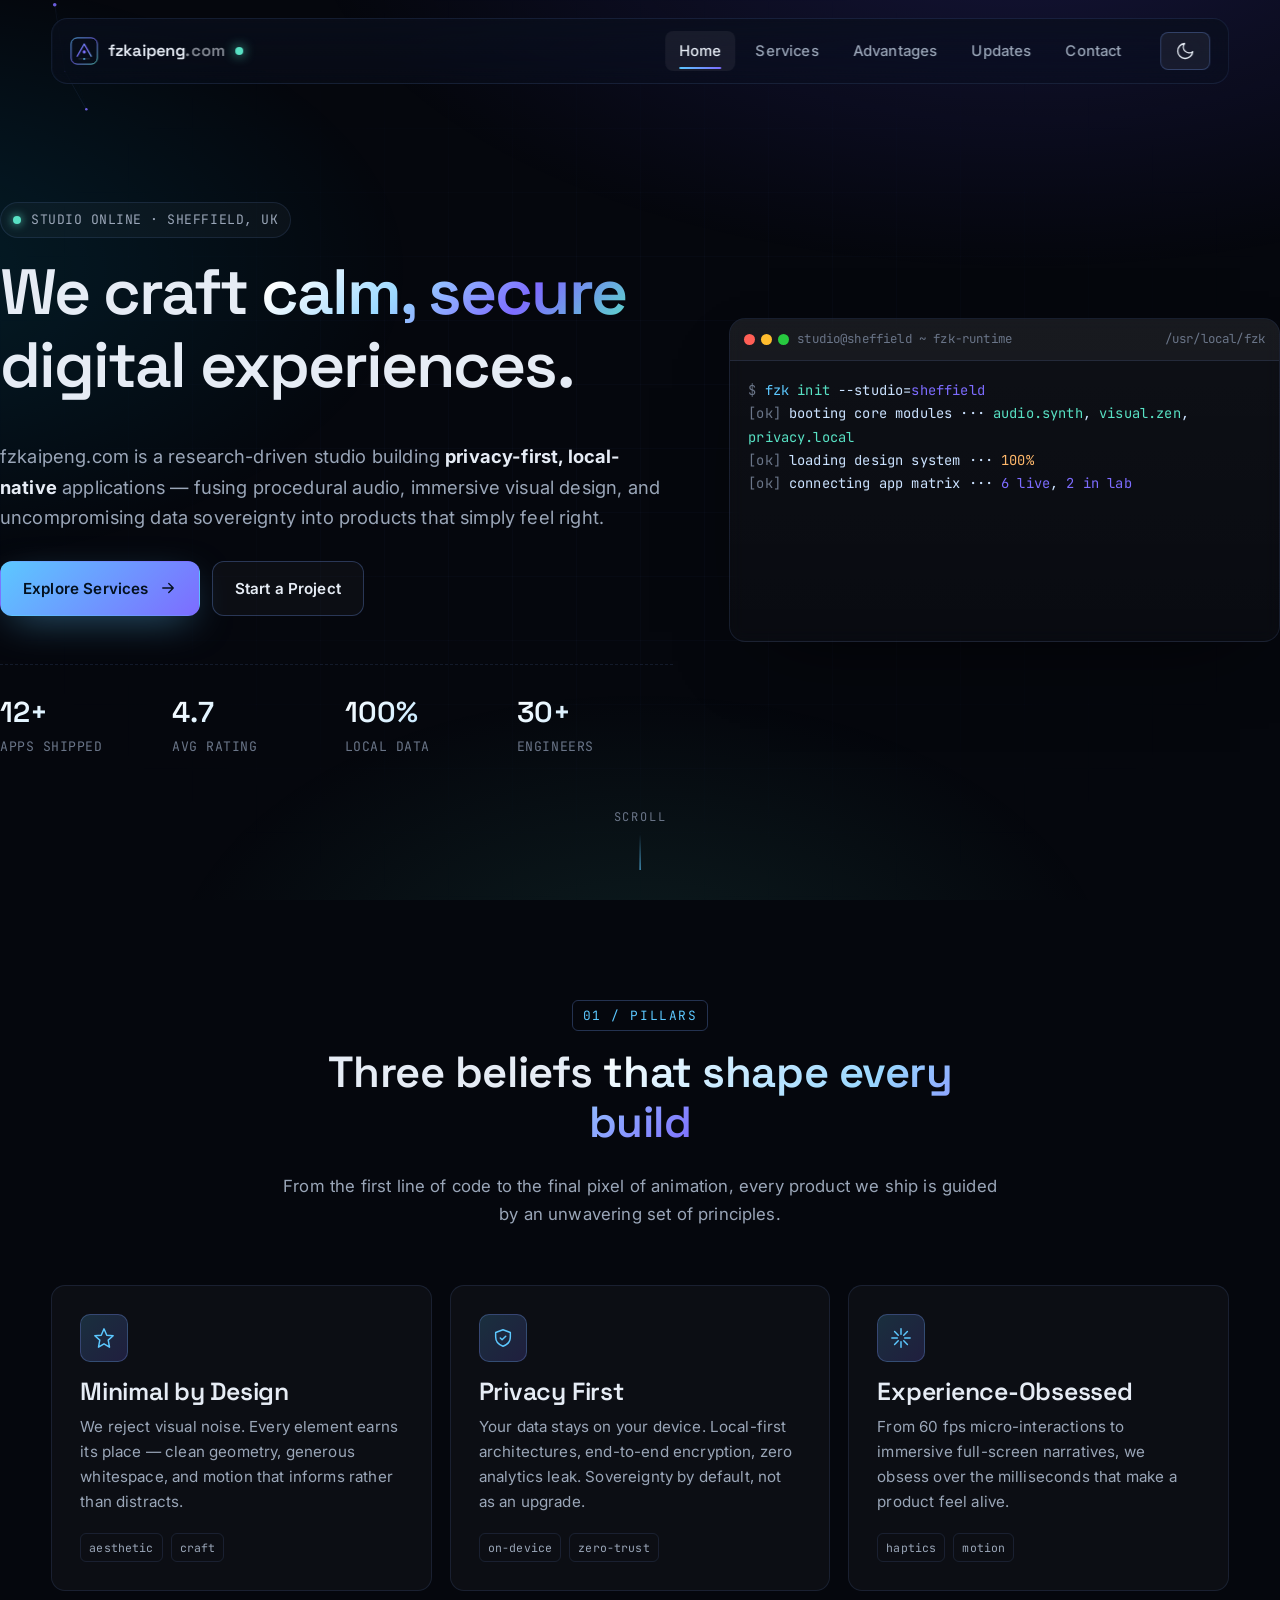
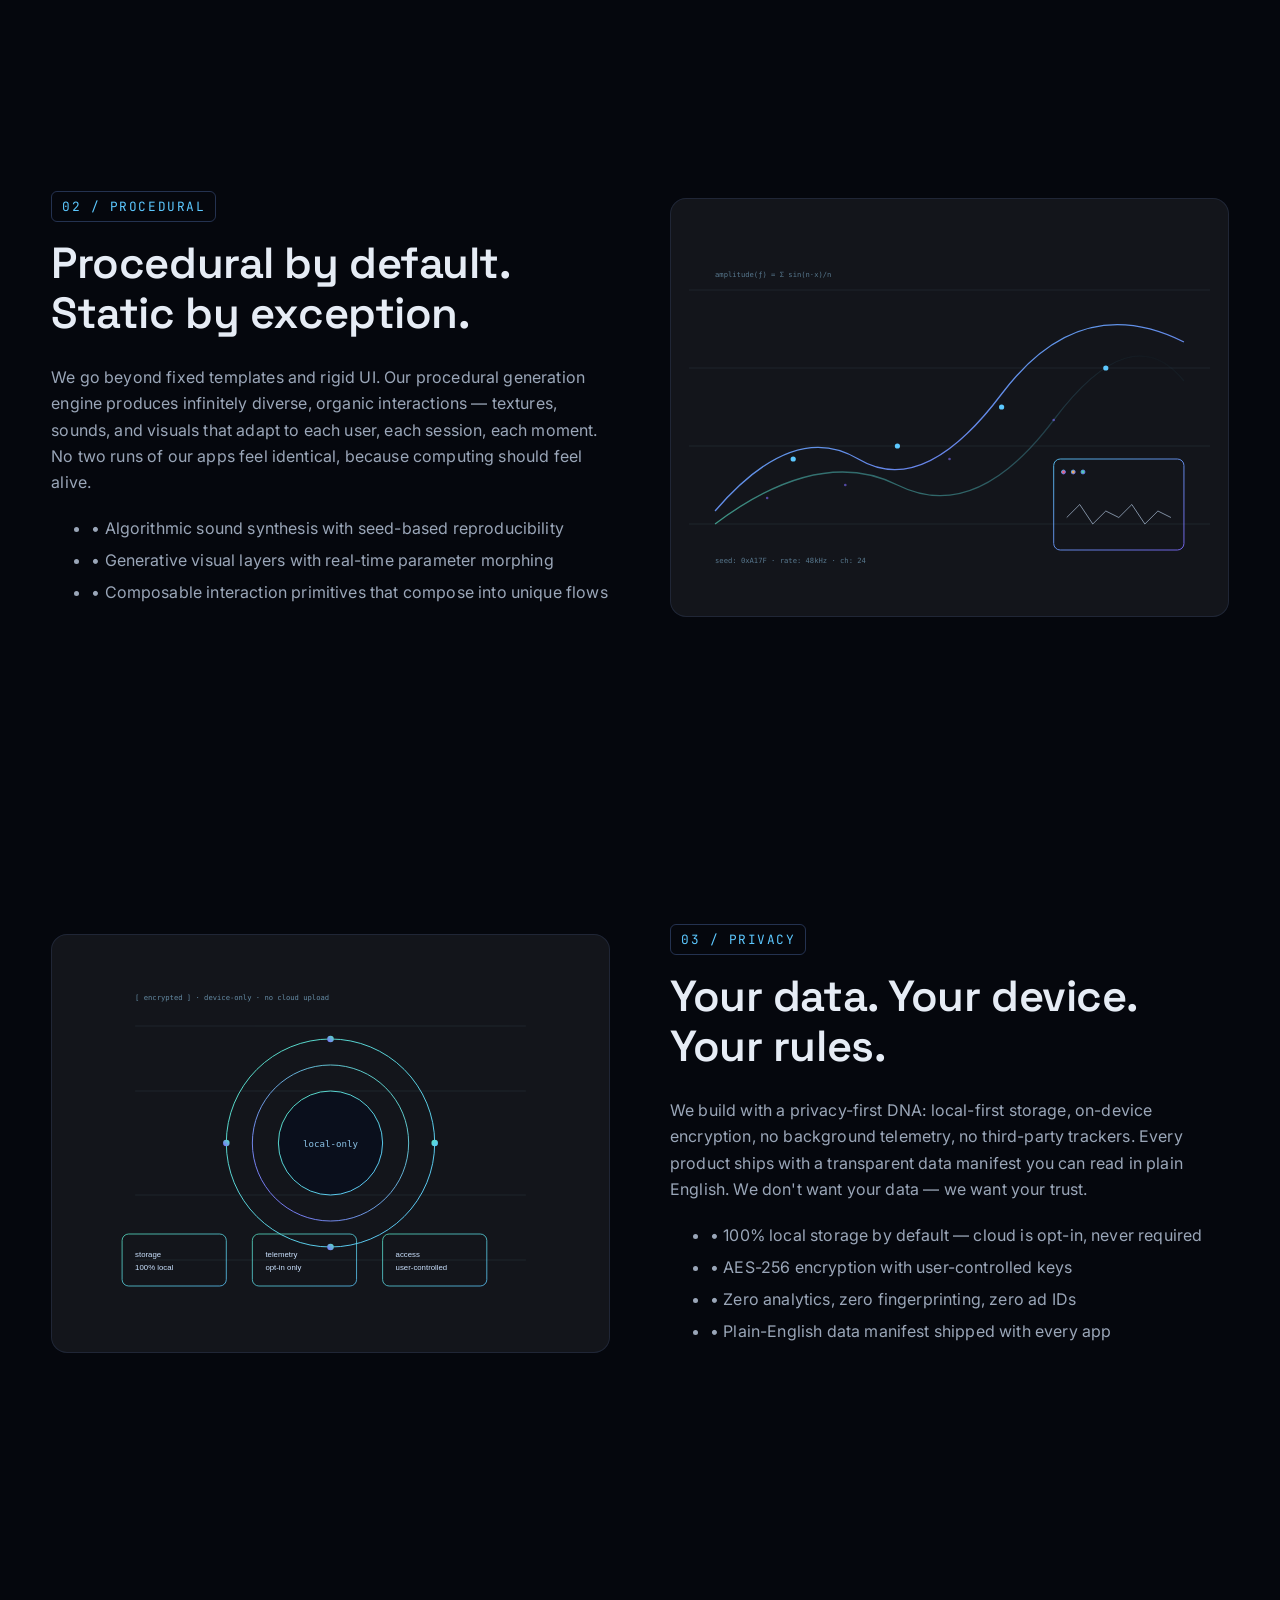
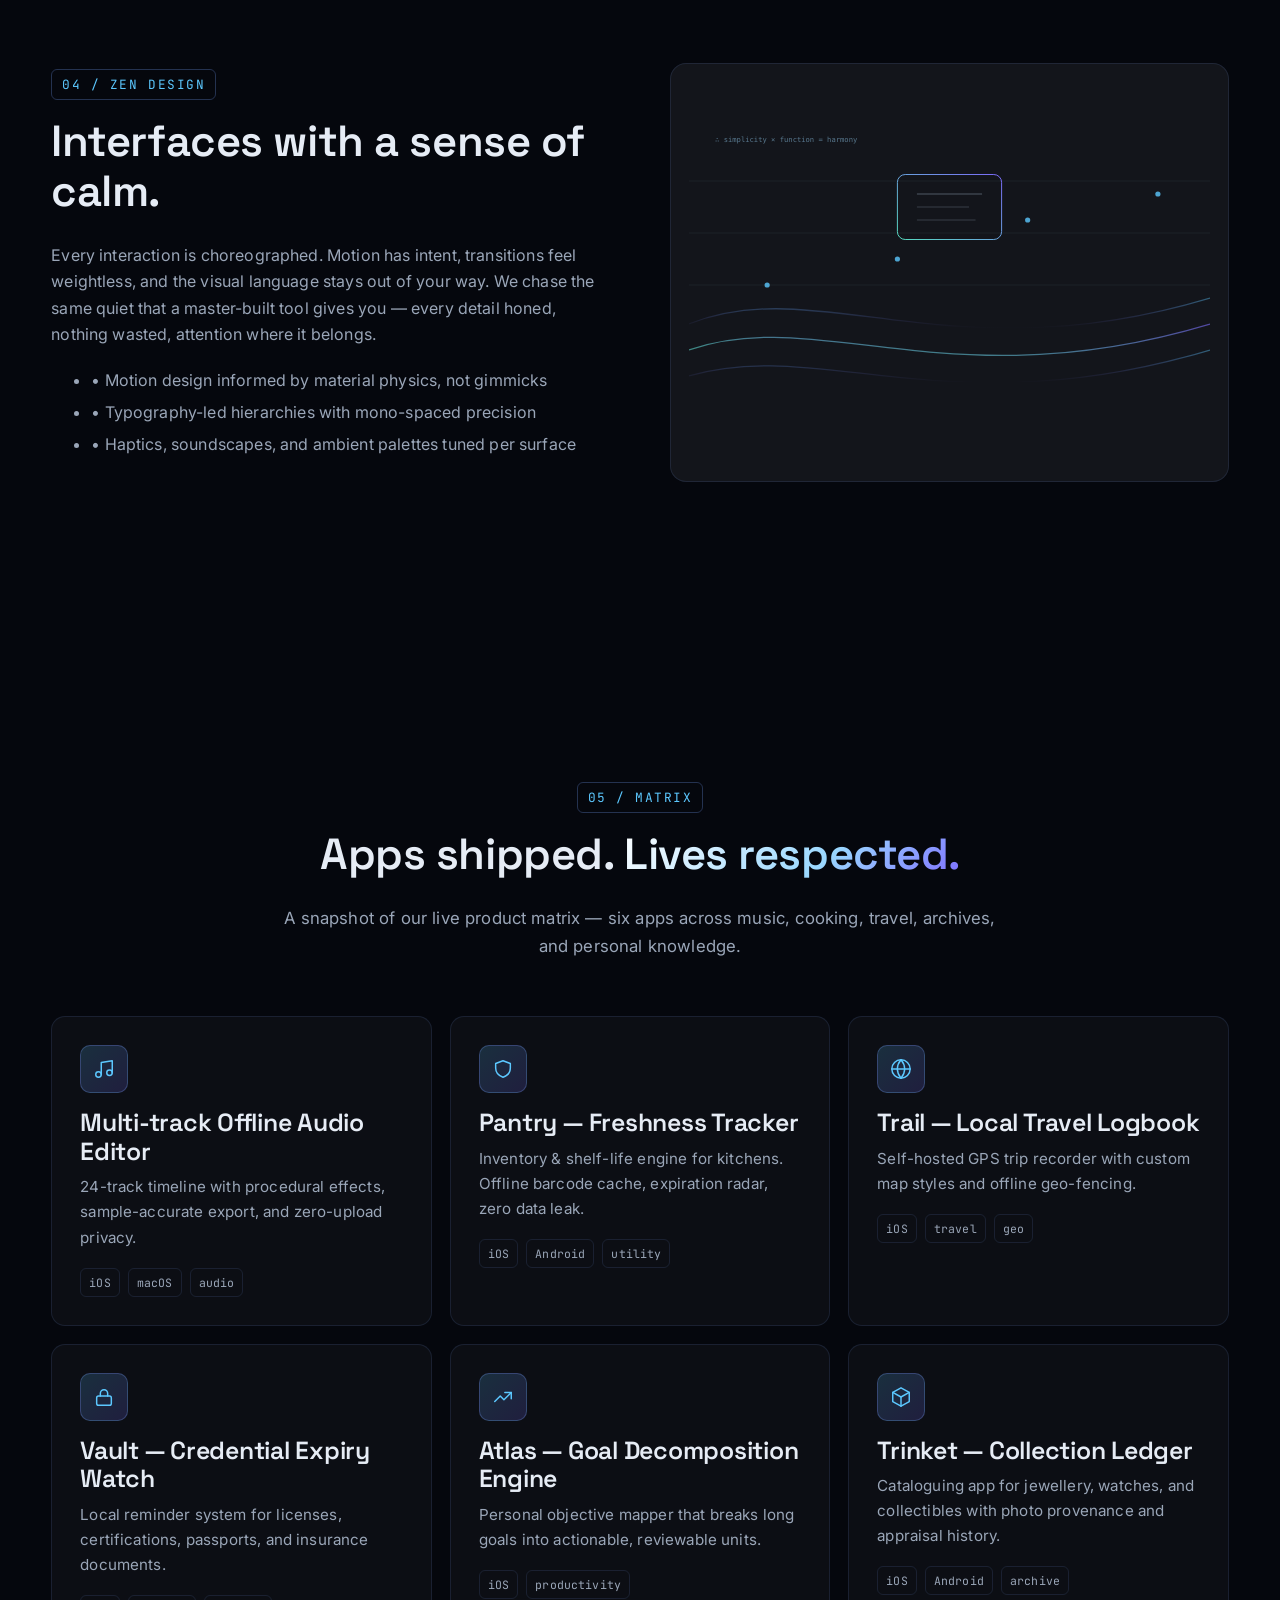
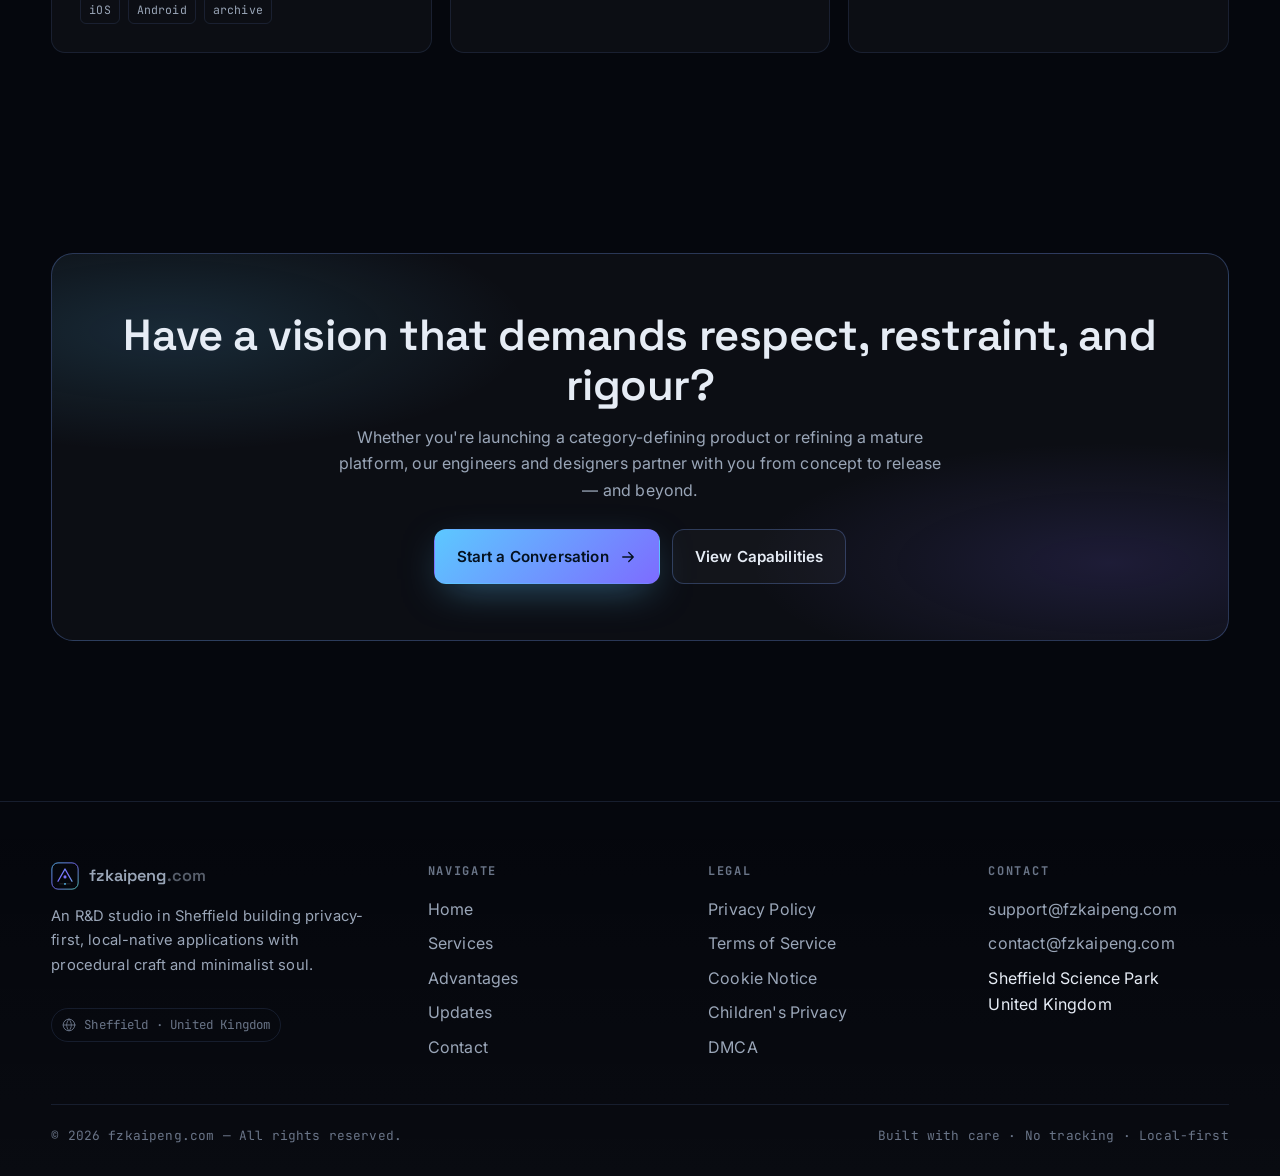
==== index.html @ 3c5541b5 "fzkaipeng" ====
<!DOCTYPE html>
<html lang="en">
<head>
    <meta charset="UTF-8" />
    <meta http-equiv="X-UA-Compatible" content="IE=edge" />
    <meta name="viewport" content="width=device-width, initial-scale=1.0, viewport-fit=cover" />
    <title>fzkaipeng.com — Privacy-First Digital Craft Studio · Sheffield, UK</title>
    <meta name="description" content="fzkaipeng.com is a UK-based R&D studio building privacy-first mobile and desktop applications. Specialising in procedural audio, immersive visual design, and local-native data tools." />
    <meta name="keywords" content="fzkaipeng, privacy first, local native, procedural audio, immersive design, app studio, Sheffield, UK, indie studio, iOS, Android, macOS, Windows" />
    <meta name="author" content="fzkaipeng.com" />
    <meta name="robots" content="index, follow, max-image-preview:large" />
    <meta name="theme-color" content="#05070d" />
    <link rel="canonical" href="https://fzkaipeng.com/" />
    <link rel="icon" type="image/svg+xml" href="images/icon-favicon.svg" />
    <link rel="apple-touch-icon" href="images/icon-favicon.svg" />
    <meta property="og:type" content="website" />
    <meta property="og:site_name" content="fzkaipeng.com" />
    <meta property="og:title" content="fzkaipeng.com — Privacy-First Digital Craft Studio" />
    <meta property="og:description" content="UK-based R&D studio building local-native, privacy-first applications with procedural audio and immersive visuals." />
    <meta property="og:url" content="https://fzkaipeng.com/" />
    <meta property="og:image" content="https://fzkaipeng.com/images/og-cover.png" />
    <meta property="og:image:width" content="1200" />
    <meta property="og:image:height" content="630" />
    <meta property="og:image:alt" content="fzkaipeng.com — Crafting calm, secure digital experiences." />
    <meta property="og:locale" content="en_GB" />
    <meta name="twitter:card" content="summary_large_image" />
    <meta name="twitter:title" content="fzkaipeng.com — Privacy-First Digital Craft Studio" />
    <meta name="twitter:description" content="UK-based R&D studio building local-native, privacy-first applications." />
    <meta name="twitter:image" content="https://fzkaipeng.com/images/og-cover.png" />
    <link rel="preconnect" href="https://fonts.googleapis.com" />
    <link rel="preconnect" href="https://fonts.gstatic.com" crossorigin />
    <link rel="stylesheet" href="https://fonts.googleapis.com/css2?family=Inter:wght@400;500;600;700&family=JetBrains+Mono:wght@400;500&family=Space+Grotesk:wght@500;600;700&display=swap" />
    <link rel="stylesheet" href="css/global.css" />
    <script type="application/ld+json">
    {
        "@context": "https://schema.org",
        "@type": "Organization",
        "name": "fzkaipeng.com",
        "url": "https://fzkaipeng.com/",
        "logo": "https://fzkaipeng.com/images/logo.svg",
        "description": "fzkaipeng.com is a UK-based R&D studio building privacy-first mobile and desktop applications.",
        "email": "contact@fzkaipeng.com",
        "address": {
            "@type": "PostalAddress",
            "streetAddress": "Sheffield Science Park",
            "addressLocality": "Sheffield",
            "addressCountry": "GB"
        },
        "contactPoint": [
            { "@type": "ContactPoint", "email": "support@fzkaipeng.com", "contactType": "customer support", "areaServed": "Worldwide", "availableLanguage": ["English"] },
            { "@type": "ContactPoint", "email": "contact@fzkaipeng.com", "contactType": "general", "areaServed": "Worldwide", "availableLanguage": ["English"] }
        ]
    }
    </script>
</head>
<body>
<!--NAV-->
<header class="nav" role="banner">
    <a class="nav-brand" href="index.html" aria-label="fzkaipeng.com home">
        <img src="images/logo.svg" alt="" width="28" height="28" />
        <span>fzkaipeng<span style="opacity:.55">.com</span></span>
        <span class="dot" aria-hidden="true"></span>
    </a>
    <nav class="nav-links" id="navLinks" aria-label="Primary">
        <a href="index.html" class="active">Home</a>
        <a href="services.html">Services</a>
        <a href="advantages.html">Advantages</a>
        <a href="updates.html">Updates</a>
        <a href="contact.html">Contact</a>
    </nav>
    <button class="nav-toggle" id="navToggle" aria-label="Toggle navigation">
        <svg viewBox="0 0 24 24" width="22" height="22" fill="none" stroke="currentColor" stroke-width="1.6" stroke-linecap="round"><path d="M4 7h16M4 12h16M4 17h16"/></svg>
    </button>
    <button class="nav-cta" id="themeToggle" aria-label="Toggle theme" style="margin-left:6px;"></button>
</header>

<!--HERO-->
<section class="hero" id="top">
    <canvas class="hero-canvas" id="heroCanvas" aria-hidden="true"></canvas>
    <div class="container hero-inner">
        <div class="hero-left reveal">
            <span class="hero-eyebrow"><span class="live"></span> STUDIO ONLINE · SHEFFIELD, UK</span>
            <h1 style="margin-top:18px;">We craft <span class="grad">calm, secure</span> digital experiences.</h1>
            <p class="lead">
                fzkaipeng.com is a research-driven studio building <strong style="color:var(--text)">privacy-first, local-native</strong> applications — fusing procedural audio, immersive visual design, and uncompromising data sovereignty into products that simply feel right.
            </p>
            <div class="hero-actions">
                <a href="services.html" class="btn btn-primary">
                    Explore Services
                    <svg viewBox="0 0 24 24" width="18" height="18" fill="none" stroke="currentColor" stroke-width="1.8" stroke-linecap="round" stroke-linejoin="round"><path d="M5 12h14M13 6l6 6-6 6"/></svg>
                </a>
                <a href="contact.html" class="btn btn-ghost">Start a Project</a>
            </div>
            <div class="hero-meta">
                <div class="m"><div class="num"><span data-count="12">0</span>+</div><div class="lbl">Apps Shipped</div></div>
                <div class="m"><div class="num"><span data-count="4">0</span>.7</div><div class="lbl">Avg Rating</div></div>
                <div class="m"><div class="num"><span data-count="100">0</span>%</div><div class="lbl">Local Data</div></div>
                <div class="m"><div class="num"><span data-count="30">0</span>+</div><div class="lbl">Engineers</div></div>
            </div>
        </div>
        <div class="hero-right reveal">
            <div class="term" aria-label="Studio runtime terminal">
                <div class="term-head">
                    <span class="dots"><span></span><span></span><span></span></span>
                    <span>studio@sheffield ~ fzk-runtime</span>
                    <span class="path">/usr/local/fzk</span>
                </div>
                <div class="term-body" id="termBody"><span class="line">&nbsp;</span></div>
            </div>
        </div>
    </div>
    <div class="scroll-cue" aria-hidden="true"><span>SCROLL</span><span class="ln"></span></div>
</section>

<!--PILLARS-->
<section class="container">
    <div class="section-head reveal">
        <span class="kicker">01 / Pillars</span>
        <h2>Three beliefs <span class="grad">that shape every build</span></h2>
        <p>From the first line of code to the final pixel of animation, every product we ship is guided by an unwavering set of principles.</p>
    </div>
    <div class="grid cols-3">
        <div class="card reveal">
            <div class="ico"><svg viewBox="0 0 24 24" fill="none" stroke="currentColor" stroke-width="1.6" stroke-linecap="round" stroke-linejoin="round"><path d="M12 2l3 7 7 .6-5.4 4.7L18 22l-6-3.7L6 22l1.4-7.7L2 9.6 9 9z"/></svg></div>
            <h3>Minimal by Design</h3>
            <p>We reject visual noise. Every element earns its place &mdash; clean geometry, generous whitespace, and motion that informs rather than distracts.</p>
            <div class="meta"><span class="tag">aesthetic</span><span class="tag">craft</span></div>
        </div>
        <div class="card reveal">
            <div class="ico"><svg viewBox="0 0 24 24" fill="none" stroke="currentColor" stroke-width="1.6" stroke-linecap="round" stroke-linejoin="round"><path d="M12 3l8 3v5c0 5-3.5 8.5-8 10-4.5-1.5-8-5-8-10V6l8-3z"/><path d="M9 12l2 2 4-4"/></svg></div>
            <h3>Privacy First</h3>
            <p>Your data stays on your device. Local-first architectures, end-to-end encryption, zero analytics leak. Sovereignty by default, not as an upgrade.</p>
            <div class="meta"><span class="tag">on-device</span><span class="tag">zero-trust</span></div>
        </div>
        <div class="card reveal">
            <div class="ico"><svg viewBox="0 0 24 24" fill="none" stroke="currentColor" stroke-width="1.6" stroke-linecap="round" stroke-linejoin="round"><path d="M12 2v6"/><path d="M12 16v6"/><path d="M2 12h6"/><path d="M16 12h6"/><path d="M5 5l4 4"/><path d="M15 15l4 4"/><path d="M5 19l4-4"/><path d="M15 9l4-4"/></svg></div>
            <h3>Experience-Obsessed</h3>
            <p>From 60 fps micro-interactions to immersive full-screen narratives, we obsess over the milliseconds that make a product feel alive.</p>
            <div class="meta"><span class="tag">haptics</span><span class="tag">motion</span></div>
        </div>
    </div>
</section>

<!--FEATURE ROW 1-->
<section class="container">
    <div class="feat-row reveal">
        <div>
            <span class="kicker" style="display:inline-block;font-family:var(--mono);font-size:.8rem;color:var(--accent);letter-spacing:.12em;text-transform:uppercase;padding:4px 10px;border:1px solid var(--border-strong);border-radius:6px;margin-bottom:16px;">02 / Procedural</span>
            <h2>Procedural by default. <span class="grad">Static by exception.</span></h2>
            <p>We go beyond fixed templates and rigid UI. Our procedural generation engine produces infinitely diverse, organic interactions — textures, sounds, and visuals that adapt to each user, each session, each moment. No two runs of our apps feel identical, because computing should feel alive.</p>
            <ul style="color:var(--text-dim);line-height:2;">
                <li>• Algorithmic sound synthesis with seed-based reproducibility</li>
                <li>• Generative visual layers with real-time parameter morphing</li>
                <li>• Composable interaction primitives that compose into unique flows</li>
            </ul>
        </div>
        <div class="visual" style="display:flex;align-items:center;justify-content:center;">
            <img src="images/visual-procedural.svg" alt="Procedural audio synthesis diagram showing waveforms and seed parameters" width="100%" />
        </div>
    </div>
</section>

<!--FEATURE ROW 2 REVERSE-->
<section class="container">
    <div class="feat-row reverse reveal">
        <div>
            <span class="kicker" style="display:inline-block;font-family:var(--mono);font-size:.8rem;color:var(--accent);letter-spacing:.12em;text-transform:uppercase;padding:4px 10px;border:1px solid var(--border-strong);border-radius:6px;margin-bottom:16px;">03 / Privacy</span>
            <h2>Your data. <span class="grad">Your device.</span> Your rules.</h2>
            <p>We build with a privacy-first DNA: local-first storage, on-device encryption, no background telemetry, no third-party trackers. Every product ships with a transparent data manifest you can read in plain English. We don't want your data — we want your trust.</p>
            <ul style="color:var(--text-dim);line-height:2;">
                <li>• 100% local storage by default — cloud is opt-in, never required</li>
                <li>• AES-256 encryption with user-controlled keys</li>
                <li>• Zero analytics, zero fingerprinting, zero ad IDs</li>
                <li>• Plain-English data manifest shipped with every app</li>
            </ul>
        </div>
        <div class="visual" style="display:flex;align-items:center;justify-content:center;">
            <img src="images/visual-privacy.svg" alt="Privacy architecture diagram showing local-only data flow with concentric secure rings" width="100%" />
        </div>
    </div>
</section>

<!--FEATURE ROW 3-->
<section class="container">
    <div class="feat-row reveal">
        <div>
            <span class="kicker" style="display:inline-block;font-family:var(--mono);font-size:.8rem;color:var(--accent);letter-spacing:.12em;text-transform:uppercase;padding:4px 10px;border:1px solid var(--border-strong);border-radius:6px;margin-bottom:16px;">04 / Zen Design</span>
            <h2>Interfaces with <span class="grad">a sense of calm.</span></h2>
            <p>Every interaction is choreographed. Motion has intent, transitions feel weightless, and the visual language stays out of your way. We chase the same quiet that a master-built tool gives you — every detail honed, nothing wasted, attention where it belongs.</p>
            <ul style="color:var(--text-dim);line-height:2;">
                <li>• Motion design informed by material physics, not gimmicks</li>
                <li>• Typography-led hierarchies with mono-spaced precision</li>
                <li>• Haptics, soundscapes, and ambient palettes tuned per surface</li>
            </ul>
        </div>
        <div class="visual" style="display:flex;align-items:center;justify-content:center;">
            <img src="images/visual-zen.svg" alt="Zen design composition with layered horizon gradients and minimal geometric shapes" width="100%" />
        </div>
    </div>
</section>

<!--STATS / APPS MATRIX-->
<section class="container">
    <div class="section-head reveal">
        <span class="kicker">05 / Matrix</span>
        <h2>Apps shipped. <span class="grad">Lives respected.</span></h2>
        <p>A snapshot of our live product matrix — six apps across music, cooking, travel, archives, and personal knowledge.</p>
    </div>
    <div class="grid cols-3">
        <div class="card reveal">
            <div class="ico"><svg viewBox="0 0 24 24" fill="none" stroke="currentColor" stroke-width="1.6" stroke-linecap="round" stroke-linejoin="round"><path d="M9 18V5l12-2v13"/><circle cx="6" cy="18" r="3"/><circle cx="18" cy="16" r="3"/></svg></div>
            <h3>Multi-track Offline Audio Editor</h3>
            <p>24-track timeline with procedural effects, sample-accurate export, and zero-upload privacy.</p>
            <div class="meta"><span class="tag">iOS</span><span class="tag">macOS</span><span class="tag">audio</span></div>
        </div>
        <div class="card reveal">
            <div class="ico"><svg viewBox="0 0 24 24" fill="none" stroke="currentColor" stroke-width="1.6" stroke-linecap="round" stroke-linejoin="round"><path d="M12 3l8 3v5c0 5-3.5 8.5-8 10-4.5-1.5-8-5-8-10V6l8-3z"/></svg></div>
            <h3>Pantry — Freshness Tracker</h3>
            <p>Inventory &amp; shelf-life engine for kitchens. Offline barcode cache, expiration radar, zero data leak.</p>
            <div class="meta"><span class="tag">iOS</span><span class="tag">Android</span><span class="tag">utility</span></div>
        </div>
        <div class="card reveal">
            <div class="ico"><svg viewBox="0 0 24 24" fill="none" stroke="currentColor" stroke-width="1.6" stroke-linecap="round" stroke-linejoin="round"><circle cx="12" cy="12" r="10"/><path d="M2 12h20"/><path d="M12 2c2.5 3 4 6.5 4 10s-1.5 7-4 10c-2.5-3-4-6.5-4-10s1.5-7 4-10z"/></svg></div>
            <h3>Trail — Local Travel Logbook</h3>
            <p>Self-hosted GPS trip recorder with custom map styles and offline geo-fencing.</p>
            <div class="meta"><span class="tag">iOS</span><span class="tag">travel</span><span class="tag">geo</span></div>
        </div>
        <div class="card reveal">
            <div class="ico"><svg viewBox="0 0 24 24" fill="none" stroke="currentColor" stroke-width="1.6" stroke-linecap="round" stroke-linejoin="round"><rect x="4" y="11" width="16" height="10" rx="2"/><path d="M8 11V8a4 4 0 0 1 8 0v3"/></svg></div>
            <h3>Vault — Credential Expiry Watch</h3>
            <p>Local reminder system for licenses, certifications, passports, and insurance documents.</p>
            <div class="meta"><span class="tag">iOS</span><span class="tag">Android</span><span class="tag">archive</span></div>
        </div>
        <div class="card reveal">
            <div class="ico"><svg viewBox="0 0 24 24" fill="none" stroke="currentColor" stroke-width="1.6" stroke-linecap="round" stroke-linejoin="round"><path d="M3 17l6-6 4 4 8-8"/><path d="M14 7h7v7"/></svg></div>
            <h3>Atlas — Goal Decomposition Engine</h3>
            <p>Personal objective mapper that breaks long goals into actionable, reviewable units.</p>
            <div class="meta"><span class="tag">iOS</span><span class="tag">productivity</span></div>
        </div>
        <div class="card reveal">
            <div class="ico"><svg viewBox="0 0 24 24" fill="none" stroke="currentColor" stroke-width="1.6" stroke-linecap="round" stroke-linejoin="round"><path d="M12 2l9 5v10l-9 5-9-5V7z"/><path d="M3 7l9 5 9-5"/><path d="M12 12v10"/></svg></div>
            <h3>Trinket — Collection Ledger</h3>
            <p>Cataloguing app for jewellery, watches, and collectibles with photo provenance and appraisal history.</p>
            <div class="meta"><span class="tag">iOS</span><span class="tag">Android</span><span class="tag">archive</span></div>
        </div>
    </div>
</section>

<!--CTA BAND-->
<section class="container">
    <div class="cta-band reveal">
        <h2 style="margin-bottom:14px;">Have a vision that demands <span class="grad">respect, restraint, and rigour?</span></h2>
        <p style="max-width:62ch;margin:0 auto 26px;">Whether you're launching a category-defining product or refining a mature platform, our engineers and designers partner with you from concept to release — and beyond.</p>
        <div style="display:flex;gap:12px;justify-content:center;flex-wrap:wrap;">
            <a href="contact.html" class="btn btn-primary">
                Start a Conversation
                <svg viewBox="0 0 24 24" width="18" height="18" fill="none" stroke="currentColor" stroke-width="1.8" stroke-linecap="round" stroke-linejoin="round"><path d="M5 12h14M13 6l6 6-6 6"/></svg>
            </a>
            <a href="services.html" class="btn btn-ghost">View Capabilities</a>
        </div>
    </div>
</section>

<!--FOOTER-->
<footer>
    <div class="container">
        <div class="footer-grid">
            <div class="footer-brand">
                <a class="nav-brand" href="index.html" style="margin-bottom:14px;">
                    <img src="images/logo.svg" alt="" width="28" height="28" />
                    <span>fzkaipeng<span style="opacity:.55">.com</span></span>
                </a>
                <p>An R&amp;D studio in Sheffield building privacy-first, local-native applications with procedural craft and minimalist soul.</p>
                <span class="badge">
                    <svg viewBox="0 0 24 24" width="14" height="14" fill="none" stroke="currentColor" stroke-width="1.6" stroke-linecap="round" stroke-linejoin="round"><circle cx="12" cy="12" r="10"/><path d="M2 12h20"/><path d="M12 2c2.5 3 4 6.5 4 10s-1.5 7-4 10c-2.5-3-4-6.5-4-10s1.5-7 4-10z"/></svg>
                    Sheffield · United Kingdom
                </span>
            </div>
            <div>
                <h6>Navigate</h6>
                <ul>
                    <li><a href="index.html">Home</a></li>
                    <li><a href="services.html">Services</a></li>
                    <li><a href="advantages.html">Advantages</a></li>
                    <li><a href="updates.html">Updates</a></li>
                    <li><a href="contact.html">Contact</a></li>
                </ul>
            </div>
            <div>
                <h6>Legal</h6>
                <ul>
                    <li><a href="privacy.html">Privacy Policy</a></li>
                    <li><a href="terms.html">Terms of Service</a></li>
                    <li><a href="privacy.html#cookies">Cookie Notice</a></li>
                    <li><a href="privacy.html#children">Children's Privacy</a></li>
                    <li><a href="terms.html#DMCA">DMCA</a></li>
                </ul>
            </div>
            <div>
                <h6>Contact</h6>
                <ul>
                    <li><a href="mailto:support@fzkaipeng.com">support@fzkaipeng.com</a></li>
                    <li><a href="mailto:contact@fzkaipeng.com">contact@fzkaipeng.com</a></li>
                    <li>Sheffield Science Park<br/>United Kingdom</li>
                </ul>
            </div>
        </div>
        <div class="footer-bottom">
            <span>© <span id="year">2025</span> fzkaipeng.com — All rights reserved.</span>
            <span>Built with care · No tracking · Local-first</span>
        </div>
    </div>
</footer>

<script src="js/main.js" defer></script>
</body>
</html>
---- css/global.css ----
/* =====================================================================
   fzkaipeng.com - Global Stylesheet
   Aesthetic: Computer-science x immersive full-screen cinematic
   ===================================================================== */

:root {
    --bg-0: #05070d;
    --bg-1: #0a0f1c;
    --bg-2: #0f1626;
    --panel: rgba(255, 255, 255, 0.03);
    --panel-strong: rgba(255, 255, 255, 0.06);
    --border: rgba(120, 160, 255, 0.12);
    --border-strong: rgba(120, 160, 255, 0.28);
    --text: #e6ecf5;
    --text-dim: #9aa6b8;
    --text-faint: #6a7588;
    --accent: #5cc8ff;
    --accent-2: #7d6cff;
    --accent-3: #58e1c4;
    --warn: #ffb86b;
    --danger: #ff6b8b;
    --code-bg: #0b1120;
    --mono: 'JetBrains Mono', 'Fira Code', ui-monospace, SFMono-Regular, Menlo, Consolas, monospace;
    --sans: 'Inter', 'Helvetica Neue', system-ui, -apple-system, Segoe UI, Roboto, sans-serif;
    --display: 'Space Grotesk', 'Inter', system-ui, sans-serif;
    --ease: cubic-bezier(.2, .7, .2, 1);
    --grid: linear-gradient(rgba(120,160,255,.05) 1px, transparent 1px),
            linear-gradient(90deg, rgba(120,160,255,.05) 1px, transparent 1px);
}

[data-theme="light"] {
    --bg-0: #f4f6fb;
    --bg-1: #eef2f9;
    --bg-2: #e6ecf5;
    --panel: rgba(10, 20, 40, 0.03);
    --panel-strong: rgba(10, 20, 40, 0.06);
    --border: rgba(10, 20, 40, 0.1);
    --border-strong: rgba(10, 20, 40, 0.22);
    --text: #0b1220;
    --text-dim: #4b556a;
    --text-faint: #6a7588;
    --accent: #0d6efd;
    --accent-2: #6a4cff;
    --accent-3: #0aa884;
    --code-bg: #0b1120;
}

* { box-sizing: border-box; }
*::selection { background: var(--accent); color: #001; }
html, body { margin: 0; padding: 0; }
html { scroll-behavior: smooth; }

body {
    background: var(--bg-0);
    color: var(--text);
    font-family: var(--sans);
    font-size: 16px;
    line-height: 1.65;
    letter-spacing: 0.01em;
    overflow-x: hidden;
    -webkit-font-smoothing: antialiased;
    text-rendering: optimizeLegibility;
    min-height: 100vh;
    position: relative;
}

body::before {
    content: ''; position: fixed; inset: 0;
    background:
        radial-gradient(1200px 600px at 80% -10%, rgba(93, 80, 255, 0.18), transparent 60%),
        radial-gradient(900px 500px at -10% 30%, rgba(0, 200, 255, 0.12), transparent 60%),
        radial-gradient(800px 500px at 50% 110%, rgba(90, 230, 200, 0.10), transparent 60%);
    z-index: -2; pointer-events: none;
}

body::after {
    content: ''; position: fixed; inset: 0;
    background-image: var(--grid);
    background-size: 64px 64px;
    mask-image: radial-gradient(ellipse at center, rgba(0,0,0,1) 30%, rgba(0,0,0,0) 80%);
    -webkit-mask-image: radial-gradient(ellipse at center, rgba(0,0,0,1) 30%, rgba(0,0,0,0) 80%);
    opacity: .55; z-index: -1; pointer-events: none;
}

a { color: var(--accent); text-decoration: none; transition: color .25s var(--ease); }
a:hover { color: var(--accent-3); }
img, svg { max-width: 100%; display: block; }

h1, h2, h3, h4, h5 {
    font-family: var(--display); font-weight: 600; line-height: 1.15;
    margin: 0 0 .6em; color: var(--text); letter-spacing: -0.01em;
}
h1 { font-size: clamp(2.4rem, 5vw, 4.6rem); letter-spacing: -0.03em; }
h2 { font-size: clamp(1.8rem, 3.4vw, 2.8rem); }
h3 { font-size: clamp(1.25rem, 2vw, 1.55rem); }
p { margin: 0 0 1em; color: var(--text-dim); }
code { font-family: var(--mono); background: var(--code-bg); color: #cde6ff; padding: 2px 6px; border-radius: 4px; font-size: .92em; }
pre { background: var(--code-bg); border: 1px solid var(--border); border-radius: 10px; padding: 16px; overflow: auto; }
pre code { background: transparent; padding: 0; }
.container { width: min(1240px, 92vw); margin: 0 auto; }

/* ================== NAV ================== */
.nav {
    position: fixed; top: 18px; left: 50%; transform: translateX(-50%);
    width: min(1240px, 92vw); z-index: 50;
    background: linear-gradient(180deg, rgba(10,15,28,.78), rgba(10,15,28,.55));
    backdrop-filter: blur(18px) saturate(140%);
    -webkit-backdrop-filter: blur(18px) saturate(140%);
    border: 1px solid var(--border);
    border-radius: 16px; padding: 12px 18px;
    display: flex; align-items: center; gap: 18px;
    transition: padding .3s var(--ease), background .3s var(--ease);
}
.nav.scrolled { padding: 8px 14px; }
.nav-brand { display: flex; align-items: center; gap: 10px; font-family: var(--display); font-weight: 600; color: var(--text); font-size: 1.02rem; }
.nav-brand svg { width: 28px; height: 28px; }
.nav-brand .dot { width: 8px; height: 8px; border-radius: 50%; background: var(--accent-3); box-shadow: 0 0 12px var(--accent-3); animation: pulse 2.2s infinite; }
.nav-links { margin-left: auto; display: flex; gap: 6px; align-items: center; }
.nav-links a { color: var(--text-dim); padding: 8px 14px; border-radius: 8px; font-size: .92rem; font-weight: 500; position: relative; transition: color .25s var(--ease), background .25s var(--ease); }
.nav-links a:hover, .nav-links a.active { color: var(--text); background: var(--panel-strong); }
.nav-links a.active::after { content: ''; position: absolute; left: 14px; right: 14px; bottom: 2px; height: 2px; background: linear-gradient(90deg, var(--accent), var(--accent-2)); border-radius: 2px; }
.nav-cta { margin-left: 6px; display: inline-flex; align-items: center; gap: 6px; padding: 8px 14px; border: 1px solid var(--border-strong); border-radius: 8px; color: var(--text); font-size: .9rem; background: var(--panel-strong); transition: transform .25s var(--ease), border-color .25s var(--ease); }
.nav-cta:hover { transform: translateY(-1px); border-color: var(--accent); }
.nav-toggle { display: none; }

/* ================== HERO ================== */
.hero { min-height: 100vh; position: relative; display: flex; align-items: center; padding: 140px 0 80px; overflow: hidden; }
.hero-canvas { position: absolute; inset: 0; z-index: -1; pointer-events: none; }
.hero-inner { display: grid; grid-template-columns: 1.1fr .9fr; gap: 56px; align-items: center; width: 100%; }
.hero-eyebrow { display: inline-flex; align-items: center; gap: 10px; padding: 6px 12px; border: 1px solid var(--border); background: var(--panel); border-radius: 999px; color: var(--text-dim); font-family: var(--mono); font-size: .82rem; letter-spacing: .04em; }
.hero-eyebrow .live { width: 8px; height: 8px; border-radius: 50%; background: var(--accent-3); box-shadow: 0 0 10px var(--accent-3); animation: pulse 1.8s infinite; }
.hero h1 .grad { background: linear-gradient(135deg, #ffffff 10%, #9ad8ff 40%, #7d6cff 70%, #58e1c4 100%); -webkit-background-clip: text; background-clip: text; -webkit-text-fill-color: transparent; color: transparent; }
.hero p.lead { font-size: 1.15rem; color: var(--text-dim); max-width: 56ch; margin-top: 16px; }
.hero-actions { display: flex; gap: 12px; margin-top: 28px; flex-wrap: wrap; }
.btn { display: inline-flex; align-items: center; gap: 10px; padding: 14px 22px; border-radius: 12px; font-weight: 600; font-size: .95rem; border: 1px solid transparent; cursor: pointer; user-select: none; transition: transform .25s var(--ease), background .25s var(--ease), border-color .25s var(--ease); }
.btn-primary { background: linear-gradient(135deg, var(--accent), var(--accent-2)); color: #04111f; box-shadow: 0 12px 40px -12px rgba(93,200,255,.5); }
.btn-primary:hover { transform: translateY(-2px); color: #04111f; }
.btn-ghost { border-color: var(--border-strong); color: var(--text); background: var(--panel); }
.btn-ghost:hover { border-color: var(--accent); transform: translateY(-2px); }
.hero-meta { margin-top: 48px; display: grid; grid-template-columns: repeat(4, 1fr); gap: 16px; border-top: 1px dashed var(--border); padding-top: 24px; }
.hero-meta .m .num { font-family: var(--display); font-size: 1.8rem; font-weight: 600; background: linear-gradient(135deg, #fff, #9ad8ff); -webkit-background-clip: text; background-clip: text; color: transparent; }
.hero-meta .m .lbl { color: var(--text-faint); font-size: .82rem; font-family: var(--mono); letter-spacing: .04em; text-transform: uppercase; }

/* ================== TERMINAL ================== */
.term { border: 1px solid var(--border); background: linear-gradient(180deg, rgba(255,255,255,.04), rgba(255,255,255,.02)); border-radius: 16px; overflow: hidden; box-shadow: 0 30px 80px -40px rgba(0,0,0,.8); backdrop-filter: blur(8px); }
.term-head { display: flex; align-items: center; gap: 8px; padding: 10px 14px; background: rgba(255,255,255,.04); border-bottom: 1px solid var(--border); font-family: var(--mono); font-size: .78rem; color: var(--text-faint); }
.term-head .dots { display: flex; gap: 6px; }
.term-head .dots span { width: 11px; height: 11px; border-radius: 50%; }
.term-head .dots span:nth-child(1) { background: #ff5f56; }
.term-head .dots span:nth-child(2) { background: #ffbd2e; }
.term-head .dots span:nth-child(3) { background: #27c93f; }
.term-head .path { margin-left: auto; }
.term-body { padding: 18px; font-family: var(--mono); font-size: .86rem; color: #cbe2ff; line-height: 1.7; min-height: 280px; }
.term-body .line { display: block; white-space: pre-wrap; }
.term-body .c1 { color: var(--accent-3); }
.term-body .c2 { color: var(--accent); }
.term-body .c3 { color: var(--accent-2); }
.term-body .c4 { color: #ffb86b; }
.term-body .c5 { color: var(--text-faint); }
.term-body .cursor { display: inline-block; width: 8px; height: 14px; vertical-align: middle; background: var(--accent); margin-left: 2px; animation: blink 1s steps(2) infinite; }

/* ================== SECTION ================== */
section { padding: 100px 0; position: relative; }
.section-head { max-width: 720px; margin: 0 auto 56px; text-align: center; }
.section-head .kicker { display: inline-block; font-family: var(--mono); font-size: .8rem; color: var(--accent); letter-spacing: .12em; text-transform: uppercase; padding: 4px 10px; border: 1px solid var(--border-strong); border-radius: 6px; margin-bottom: 16px; }
.section-head h2 .grad { background: linear-gradient(135deg, #fff 0%, #9ad8ff 60%, #7d6cff 100%); -webkit-background-clip: text; background-clip: text; color: transparent; }
.section-head p { font-size: 1.05rem; }

/* ================== CARDS / GRIDS ================== */
.grid { display: grid; gap: 18px; }
.cols-3 { grid-template-columns: repeat(3, 1fr); }
.cols-2 { grid-template-columns: repeat(2, 1fr); }
.cols-4 { grid-template-columns: repeat(4, 1fr); }

.card { position: relative; padding: 28px; border: 1px solid var(--border); border-radius: 14px; background: var(--panel); overflow: hidden; transition: transform .35s var(--ease), border-color .35s var(--ease), background .35s var(--ease); }
.card::before { content: ''; position: absolute; inset: 0; background: radial-gradient(600px 200px at var(--mx,50%) var(--my,0%), rgba(120,180,255,.16), transparent 60%); opacity: 0; transition: opacity .35s var(--ease); pointer-events: none; }
.card:hover { transform: translateY(-3px); border-color: var(--border-strong); }
.card:hover::before { opacity: 1; }
.card .ico { width: 48px; height: 48px; border-radius: 10px; background: linear-gradient(135deg, rgba(93,200,255,.18), rgba(125,108,255,.18)); display: flex; align-items: center; justify-content: center; color: var(--accent); margin-bottom: 16px; border: 1px solid var(--border-strong); }
.card .ico svg { width: 22px; height: 22px; }
.card h3 { margin-bottom: 8px; }
.card p { margin: 0; font-size: .95rem; }
.card .meta { margin-top: 18px; display: flex; gap: 8px; flex-wrap: wrap; font-family: var(--mono); font-size: .72rem; }
.card .tag { padding: 4px 8px; border: 1px solid var(--border); border-radius: 6px; color: var(--text-dim); }

.svc-card { min-height: 280px; }
.svc-card .num { position: absolute; right: 22px; top: 22px; font-family: var(--mono); font-size: .9rem; color: var(--text-faint); }

.feat-row { display: grid; grid-template-columns: 1fr 1fr; gap: 60px; align-items: center; margin-bottom: 100px; }
.feat-row.reverse { direction: rtl; }
.feat-row.reverse > * { direction: ltr; }
.feat-row .visual { border: 1px solid var(--border); border-radius: 16px; background: var(--panel-strong); padding: 18px; position: relative; aspect-ratio: 4 / 3; overflow: hidden; }

/* ================== STATS ================== */
.stats { display: grid; grid-template-columns: repeat(4, 1fr); gap: 18px; }
.stat { border: 1px solid var(--border); background: var(--panel); padding: 24px; border-radius: 14px; text-align: center; }
.stat .v { font-family: var(--display); font-size: 2.4rem; background: linear-gradient(135deg, #fff, #9ad8ff 50%, #7d6cff); -webkit-background-clip: text; background-clip: text; color: transparent; }
.stat .l { color: var(--text-faint); font-family: var(--mono); font-size: .78rem; letter-spacing: .1em; text-transform: uppercase; margin-top: 4px; }

/* ================== TIMELINE ================== */
.timeline { position: relative; padding-left: 28px; border-left: 1px dashed var(--border-strong); }
.timeline .tl-item { position: relative; padding: 0 0 28px 12px; }
.timeline .tl-item::before { content: ''; position: absolute; left: -34px; top: 6px; width: 12px; height: 12px; border-radius: 50%; background: var(--accent); box-shadow: 0 0 0 4px rgba(93,200,255,.18); }
.timeline .date { font-family: var(--mono); font-size: .8rem; color: var(--accent); }
.timeline h4 { margin: 6px 0 6px; }
.timeline p { margin: 0; }

/* ================== CONTACT ================== */
.contact-grid { display: grid; grid-template-columns: 1fr 1fr; gap: 40px; border: 1px solid var(--border); background: var(--panel); border-radius: 18px; padding: 36px; }
.contact-grid .field { display: block; margin-bottom: 16px; }
.contact-grid label { display: block; font-family: var(--mono); font-size: .8rem; color: var(--text-faint); margin-bottom: 6px; }
.contact-grid input, .contact-grid textarea, .contact-grid select { width: 100%; background: var(--bg-2); border: 1px solid var(--border); border-radius: 10px; padding: 12px 14px; color: var(--text); font-family: var(--sans); font-size: .95rem; outline: none; transition: border-color .25s var(--ease), background .25s var(--ease); }
.contact-grid input:focus, .contact-grid textarea:focus, .contact-grid select:focus { border-color: var(--accent); background: var(--bg-1); }
.contact-grid textarea { min-height: 130px; resize: vertical; }
.contact-grid .row2 { display: grid; grid-template-columns: 1fr 1fr; gap: 14px; }
.info-block { display: flex; align-items: flex-start; gap: 14px; margin-bottom: 22px; }
.info-block .ico { flex: none; }
.info-block .lbl { font-family: var(--mono); font-size: .78rem; color: var(--text-faint); text-transform: uppercase; letter-spacing: .08em; }
.info-block .val { color: var(--text); }

/* ================== LEGAL ================== */
.legal-wrap { padding-top: 140px; padding-bottom: 80px; }
.legal-head { border-bottom: 1px solid var(--border); padding-bottom: 24px; margin-bottom: 40px; }
.legal-head .crumb { font-family: var(--mono); font-size: .82rem; color: var(--text-faint); margin-bottom: 12px; }
.legal-head h1 { font-size: clamp(2rem, 3.6vw, 3rem); }
.legal-meta { display: flex; gap: 20px; margin-top: 14px; font-family: var(--mono); font-size: .82rem; color: var(--text-faint); }
.legal-grid { display: grid; grid-template-columns: 260px 1fr; gap: 40px; }
.legal-toc { position: sticky; top: 110px; align-self: start; border: 1px solid var(--border); background: var(--panel); border-radius: 12px; padding: 18px; max-height: calc(100vh - 130px); overflow: auto; }
.legal-toc h5 { font-family: var(--mono); font-size: .75rem; letter-spacing: .12em; color: var(--text-faint); margin: 0 0 12px; text-transform: uppercase; }
.legal-toc a { display: block; color: var(--text-dim); padding: 6px 8px; border-radius: 6px; font-size: .9rem; border-left: 2px solid transparent; transition: color .25s var(--ease), border-color .25s var(--ease), background .25s var(--ease); }
.legal-toc a:hover, .legal-toc a.active { color: var(--text); background: var(--panel-strong); border-left-color: var(--accent); }
.legal-body { max-width: 880px; }
.legal-body section { padding: 30px 0 10px; border-bottom: 1px dashed var(--border); }
.legal-body section:last-child { border-bottom: 0; }
.legal-body h2 { font-size: 1.5rem; margin-top: 0; display: flex; align-items: center; gap: 12px; }
.legal-body h2 .ix { font-family: var(--mono); font-size: .8rem; color: var(--accent); padding: 4px 8px; border: 1px solid var(--border-strong); border-radius: 6px; }
.legal-body h3 { font-size: 1.1rem; margin-top: 26px; }
.legal-body p, .legal-body li { color: var(--text-dim); }
.legal-body ul, .legal-body ol { padding-left: 22px; margin: 8px 0 18px; }
.legal-body ul li, .legal-body ol li { margin-bottom: 6px; }
.legal-body .note { border-left: 3px solid var(--accent); padding: 12px 16px; background: var(--panel); border-radius: 8px; color: var(--text-dim); margin: 18px 0; }
.legal-body .pill { display: inline-block; padding: 2px 8px; background: var(--panel-strong); border: 1px solid var(--border); border-radius: 999px; font-family: var(--mono); font-size: .74rem; color: var(--accent); margin-right: 6px; margin-bottom: 4px; }
.legal-body table { width: 100%; border-collapse: collapse; margin: 18px 0; font-size: .92rem; }
.legal-body th, .legal-body td { border: 1px solid var(--border); padding: 10px 12px; text-align: left; }
.legal-body th { background: var(--panel-strong); color: var(--text); font-weight: 600; }

/* ================== FOOTER ================== */
footer { border-top: 1px solid var(--border); margin-top: 60px; padding: 60px 0 30px; background: linear-gradient(180deg, transparent, rgba(255,255,255,.02)); }
.footer-grid { display: grid; grid-template-columns: 1.4fr 1fr 1fr 1fr; gap: 40px; }
.footer-grid h6 { font-family: var(--mono); font-size: .75rem; letter-spacing: .14em; text-transform: uppercase; color: var(--text-faint); margin: 0 0 14px; }
.footer-grid ul { list-style: none; padding: 0; margin: 0; }
.footer-grid li { margin-bottom: 8px; }
.footer-grid a { color: var(--text-dim); }
.footer-grid a:hover { color: var(--text); }
.footer-brand p { color: var(--text-dim); max-width: 36ch; font-size: .92rem; }
.footer-brand .badge { display: inline-flex; align-items: center; gap: 8px; padding: 6px 10px; border: 1px solid var(--border); border-radius: 999px; font-family: var(--mono); font-size: .78rem; color: var(--text-faint); margin-top: 16px; }
.footer-bottom { margin-top: 36px; border-top: 1px solid var(--border); padding-top: 20px; display: flex; justify-content: space-between; flex-wrap: wrap; gap: 12px; font-family: var(--mono); font-size: .8rem; color: var(--text-faint); }

/* ================== ANIMATIONS ================== */
@keyframes pulse { 0%, 100% { transform: scale(1); opacity: 1; } 50% { transform: scale(1.35); opacity: .55; } }
@keyframes blink { 50% { opacity: 0; } }
@keyframes float { 0%, 100% { transform: translateY(0); } 50% { transform: translateY(-8px); } }
@keyframes shimmer { 0% { background-position: -100% 0; } 100% { background-position: 200% 0; } }
@keyframes orbit { from { transform: rotate(0deg); } to { transform: rotate(360deg); } }
@keyframes fadeUp { from { opacity: 0; transform: translateY(20px); } to { opacity: 1; transform: translateY(0); } }
@keyframes spin { from { transform: rotate(0); } to { transform: rotate(360deg); } }

.reveal { opacity: 0; transform: translateY(24px); transition: opacity .8s var(--ease), transform .8s var(--ease); }
.reveal.visible { opacity: 1; transform: translateY(0); }
.shimmer-text { background: linear-gradient(90deg, #9aa6b8 0%, #fff 30%, #9aa6b8 60%, #9aa6b8 100%); background-size: 200% 100%; -webkit-background-clip: text; background-clip: text; color: transparent; animation: shimmer 6s linear infinite; }
.scroll-cue { position: absolute; left: 50%; bottom: 30px; transform: translateX(-50%); color: var(--text-faint); font-family: var(--mono); font-size: .75rem; letter-spacing: .15em; text-transform: uppercase; display: flex; flex-direction: column; align-items: center; gap: 6px; }
.scroll-cue .ln { width: 1px; height: 36px; background: linear-gradient(180deg, transparent, var(--accent)); animation: blink 2s infinite; }
.cta-band { border: 1px solid var(--border-strong); background: radial-gradient(600px 200px at 10% 20%, rgba(93,200,255,.15), transparent 60%), radial-gradient(600px 200px at 90% 80%, rgba(125,108,255,.15), transparent 60%), var(--panel); border-radius: 22px; padding: 56px 40px; text-align: center; }

/* ================== RESPONSIVE ================== */
@media (max-width: 980px) {
    .hero-inner { grid-template-columns: 1fr; }
    .cols-3, .cols-4 { grid-template-columns: 1fr 1fr; }
    .feat-row, .feat-row.reverse { grid-template-columns: 1fr; direction: ltr; }
    .contact-grid, .legal-grid { grid-template-columns: 1fr; }
    .legal-toc { position: static; max-height: none; }
    .footer-grid { grid-template-columns: 1fr 1fr; }
    .stats { grid-template-columns: 1fr 1fr; }
}

@media (max-width: 720px) {
    .nav-links { display: none; }
    .nav-toggle { display: flex; margin-left: auto; }
    .nav-links.open { display: flex; flex-direction: column; align-items: stretch; position: absolute; top: 64px; left: 0; right: 0; background: var(--bg-2); padding: 14px; border-radius: 12px; border: 1px solid var(--border); }
    .cols-2, .cols-3, .cols-4 { grid-template-columns: 1fr; }
    .footer-grid { grid-template-columns: 1fr; }
    .hero-meta { grid-template-columns: 1fr 1fr; }
    section { padding: 70px 0; }
}

@media (prefers-reduced-motion: reduce) { *, *::before, *::after { animation-duration: .001s !important; transition-duration: .001s !important; } }
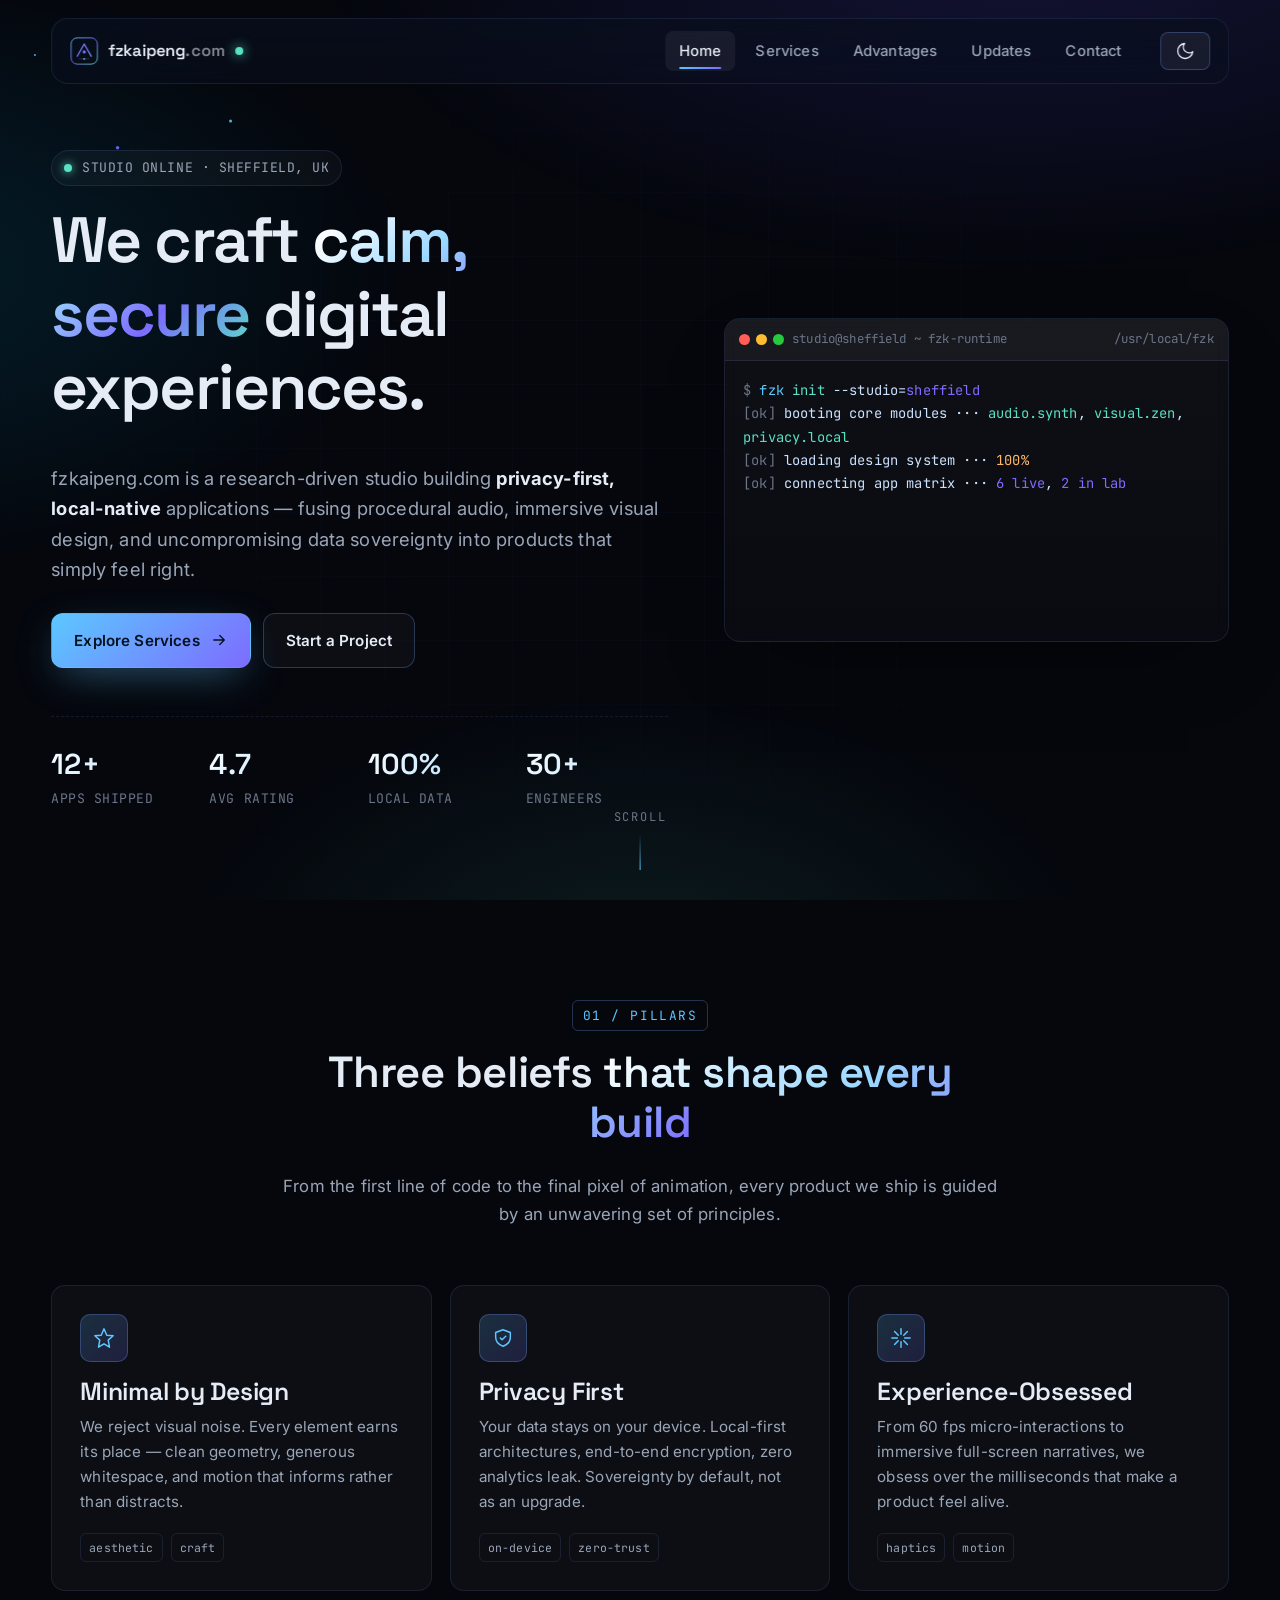
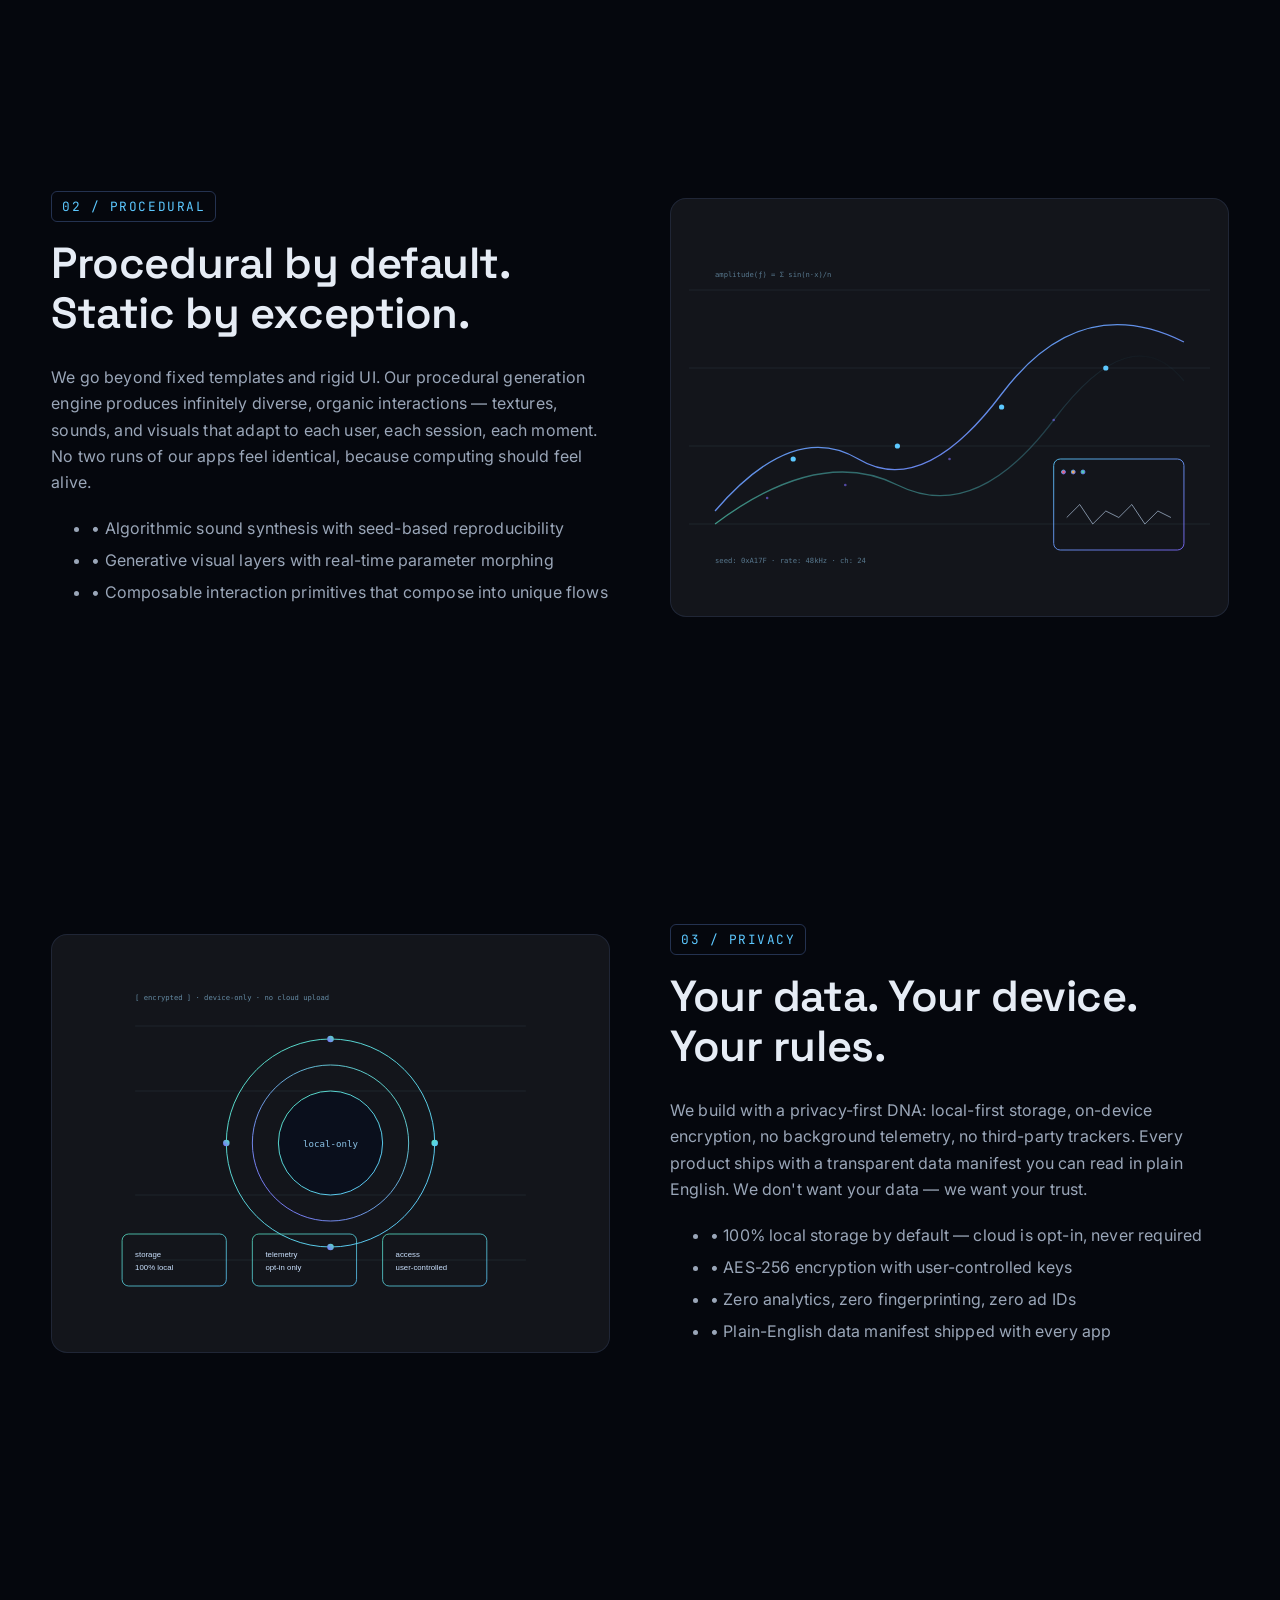
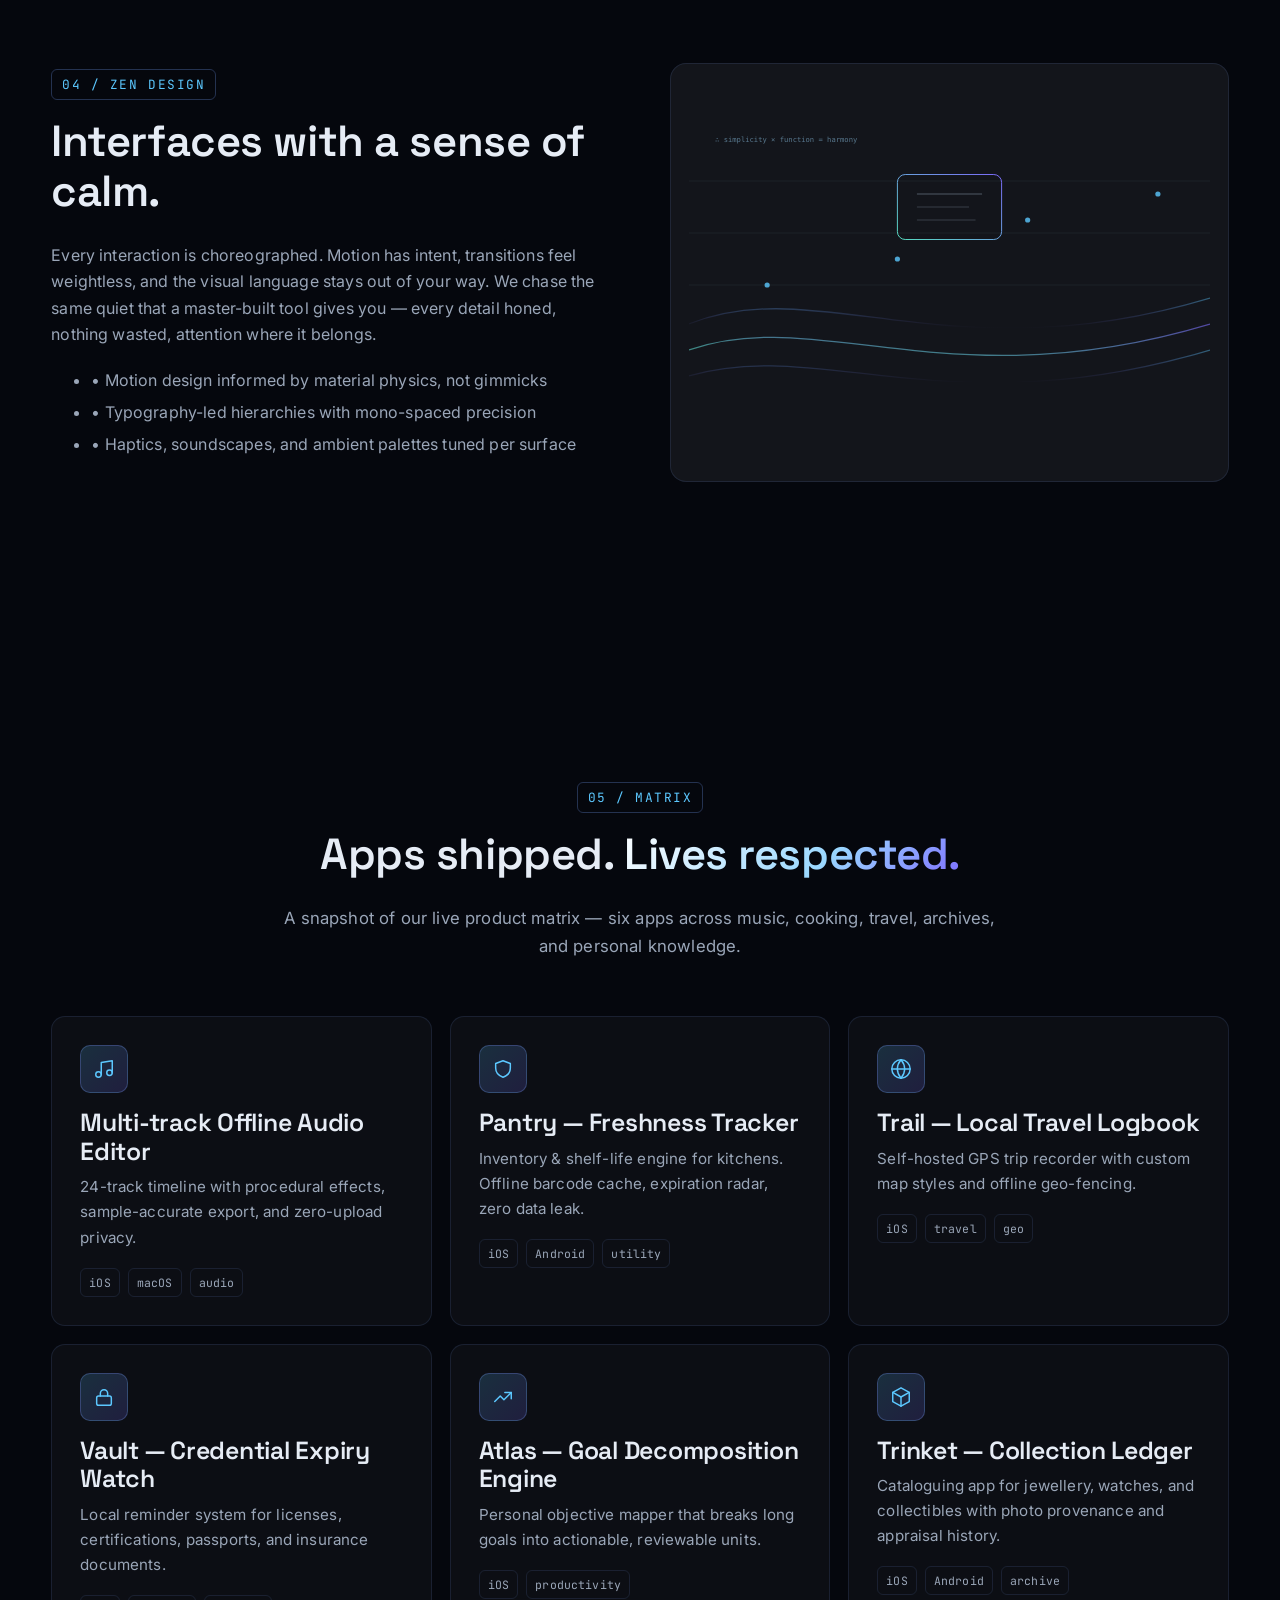
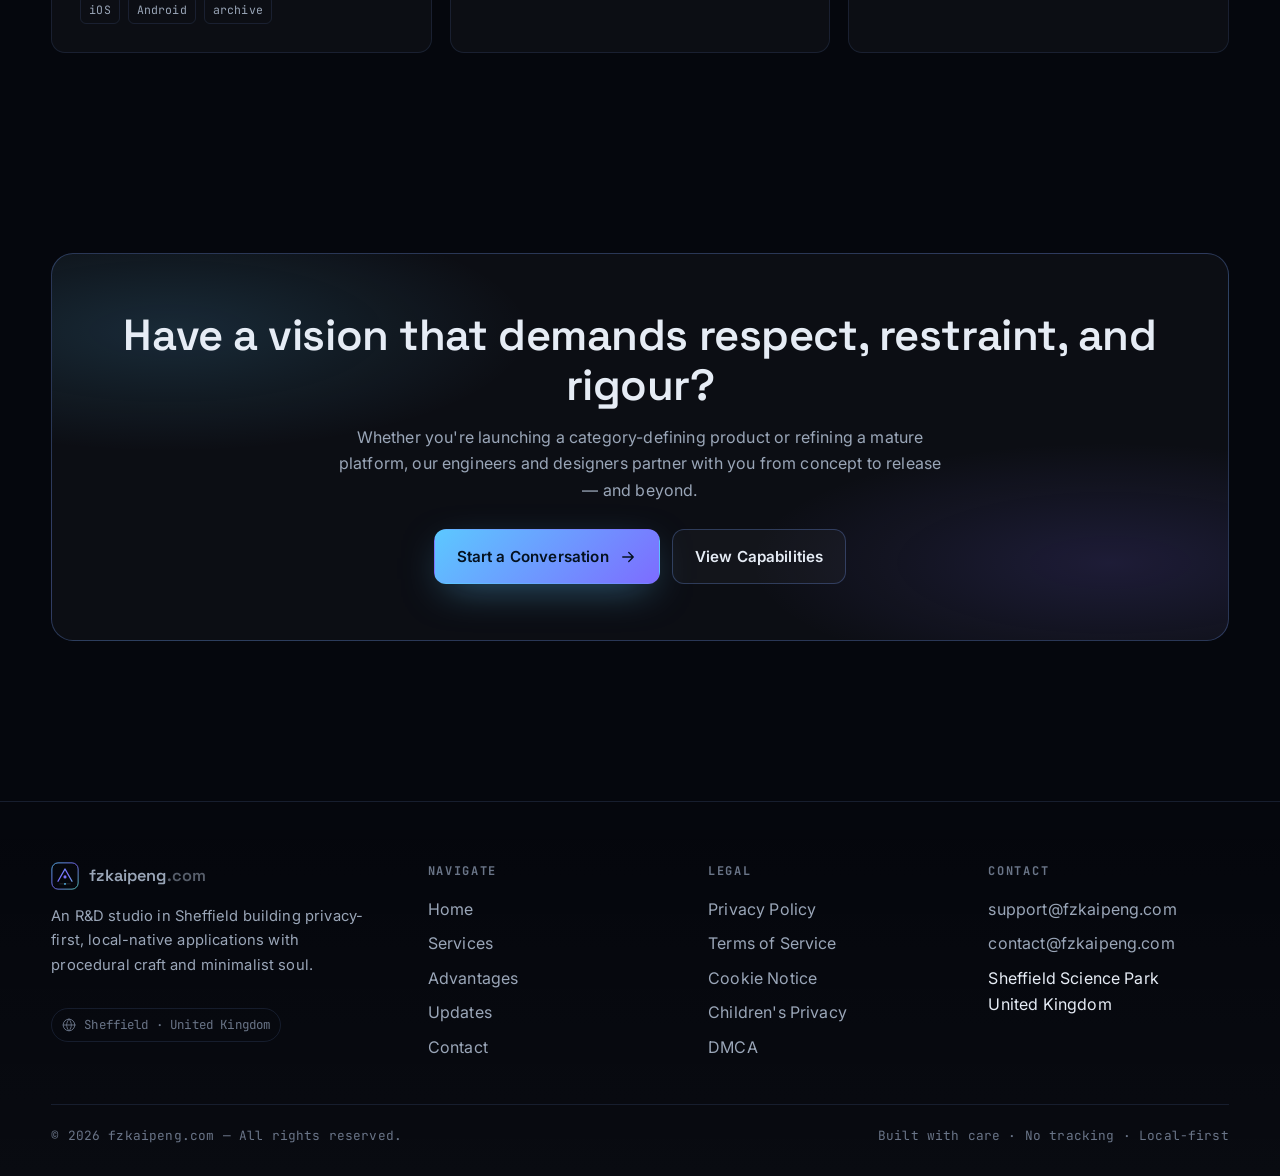
==== commit d19c715c: "fzkaipeng" ====
--- a/index.html
+++ b/index.html
@@ -77,7 +77,8 @@
 <!--HERO-->
 <section class="hero" id="top">
     <canvas class="hero-canvas" id="heroCanvas" aria-hidden="true"></canvas>
-    <div class="container hero-inner">
+    <div class="container">
+        <div class="hero-inner">
         <div class="hero-left reveal">
             <span class="hero-eyebrow"><span class="live"></span> STUDIO ONLINE · SHEFFIELD, UK</span>
             <h1 style="margin-top:18px;">We craft <span class="grad">calm, secure</span> digital experiences.</h1>
@@ -107,6 +108,7 @@
                 </div>
                 <div class="term-body" id="termBody"><span class="line">&nbsp;</span></div>
             </div>
+        </div>
         </div>
     </div>
     <div class="scroll-cue" aria-hidden="true"><span>SCROLL</span><span class="ln"></span></div>
